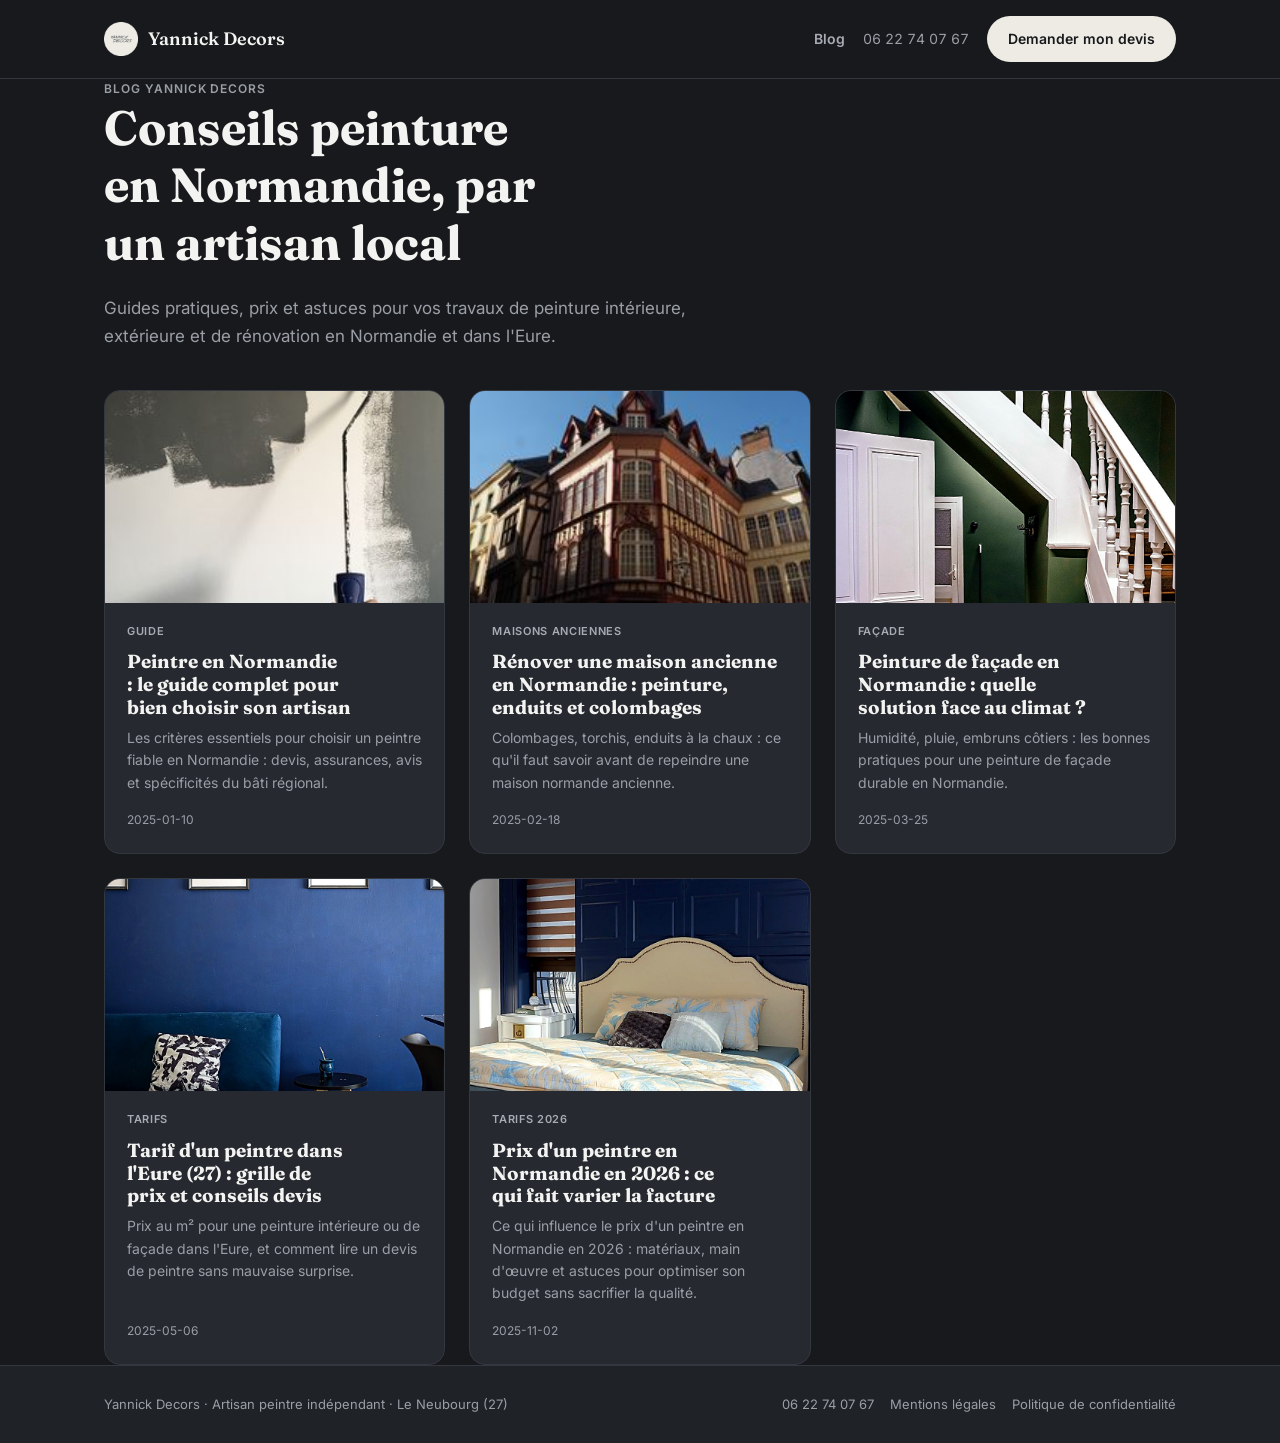
==== blog/index.html @ 56b1ab7d "Site + blog SEO (peintre Normandie) Ajout d'une section blog SEO (/blog) avec 5 articles ciblant des" ====
<!doctype html>
<html lang="fr">
<head>
<meta charset="utf-8">
<meta name="viewport" content="width=device-width, initial-scale=1">
<title>Blog peinture Normandie : conseils, tarifs, rénovation | Yannick Decors</title>
<meta name="description" content="Le blog de Yannick Decors : conseils pour vos travaux de peinture en Normandie, tarifs, rénovation de maisons anciennes et peinture de façade.">
<link rel="canonical" href="https://yannickdecors.pro/blog/index.html">
<meta property="og:type" content="article">
<meta property="og:title" content="Blog peinture Normandie : conseils, tarifs, rénovation | Yannick Decors">
<meta property="og:description" content="Le blog de Yannick Decors : conseils pour vos travaux de peinture en Normandie, tarifs, rénovation de maisons anciennes et peinture de façade.">
<meta property="og:url" content="https://yannickdecors.pro/blog/index.html">
<meta property="og:image" content="https://yannickdecors.pro/img/logo-avatar.png">
<meta name="twitter:card" content="summary_large_image">
<link rel="preconnect" href="https://fonts.googleapis.com">
<link rel="stylesheet" href="https://fonts.googleapis.com/css2?family=Fraunces:ital,opsz,wght@0,9..144,500;0,9..144,600;0,9..144,700;1,9..144,500&family=Inter:wght@400;500;600;700;800&display=swap">
<link rel="stylesheet" href="../blog/style.css">
<script type="application/ld+json">{"@context": "https://schema.org", "@type": "LocalBusiness", "name": "Yannick Decors", "image": "https://yannickdecors.pro/img/logo-avatar.png", "telephone": "+33622740767", "address": {"@type": "PostalAddress", "addressLocality": "Le Neubourg", "postalCode": "27110", "addressRegion": "Normandie", "addressCountry": "FR"}, "areaServed": ["Eure", "Normandie"], "url": "https://yannickdecors.pro", "priceRange": "€€"}</script>
</head>
<body>
<header>
  <div class="wrap">
    <a class="brand" href="../index.html"><img src="../img/logo-avatar.png" alt="Yannick Decors"> Yannick Decors</a>
    <div class="hdr-right">
      <a href="../blog/index.html" style="text-decoration:none;color:var(--slate);font-size:14px;font-weight:600">Blog</a>
      <span class="tel">06 22 74 07 67</span>
      <a class="btn btn-bone" href="../index.html#devis">Demander mon devis</a>
    </div>
  </div>
</header>

<main class="wrap">
  <div class="blog-hero">
    <div class="eyebrow">Blog Yannick Decors</div>
    <h1>Conseils peinture en Normandie, par un artisan local</h1>
    <p class="lead">Guides pratiques, prix et astuces pour vos travaux de peinture intérieure, extérieure et de rénovation en Normandie et dans l'Eure.</p>
  </div>
  <div class="article-grid">
    <a class="article-card" href="peintre-normandie-guide.html"><div class="thumb"><img src="img/peintre-normandie-roller.jpg" alt="Peintre professionnel appliquant une peinture murale au rouleau" loading="lazy"></div><div class="body"><div class="tag">Guide</div><h3>Peintre en Normandie : le guide complet pour bien choisir son artisan</h3><p>Les critères essentiels pour choisir un peintre fiable en Normandie : devis, assurances, avis et spécificités du bâti régional.</p><div class="meta">2025-01-10</div></div></a><a class="article-card" href="renovation-maison-ancienne-normandie.html"><div class="thumb"><img src="img/maison-colombage-normandie.jpg" alt="Maison à colombages typique de Normandie avec façade à pans de bois" loading="lazy"></div><div class="body"><div class="tag">Maisons anciennes</div><h3>Rénover une maison ancienne en Normandie : peinture, enduits et colombages</h3><p>Colombages, torchis, enduits à la chaux : ce qu'il faut savoir avant de repeindre une maison normande ancienne.</p><div class="meta">2025-02-18</div></div></a><a class="article-card" href="peinture-facade-maison-normandie.html"><div class="thumb"><img src="../img/realisation-escalier-nouv.jpg" alt="Façade de maison fraîchement repeinte" loading="lazy"></div><div class="body"><div class="tag">Façade</div><h3>Peinture de façade en Normandie : quelle solution face au climat ?</h3><p>Humidité, pluie, embruns côtiers : les bonnes pratiques pour une peinture de façade durable en Normandie.</p><div class="meta">2025-03-25</div></div></a><a class="article-card" href="tarif-peintre-eure.html"><div class="thumb"><img src="../img/realisation-salon.jpg" alt="Mur fraîchement repeint dans un salon" loading="lazy"></div><div class="body"><div class="tag">Tarifs</div><h3>Tarif d'un peintre dans l'Eure (27) : grille de prix et conseils devis</h3><p>Prix au m² pour une peinture intérieure ou de façade dans l'Eure, et comment lire un devis de peintre sans mauvaise surprise.</p><div class="meta">2025-05-06</div></div></a><a class="article-card" href="prix-peintre-normandie-2026.html"><div class="thumb"><img src="../img/realisation-chambre.jpg" alt="Chambre repeinte avec un mur d'accent coloré" loading="lazy"></div><div class="body"><div class="tag">Tarifs 2026</div><h3>Prix d'un peintre en Normandie en 2026 : ce qui fait varier la facture</h3><p>Ce qui influence le prix d'un peintre en Normandie en 2026 : matériaux, main d'œuvre et astuces pour optimiser son budget sans sacrifier la qualité.</p><div class="meta">2025-11-02</div></div></a>
  </div>
</main>

<footer>
  <div class="wrap">
    <span>Yannick Decors · Artisan peintre indépendant · Le Neubourg (27)</span>
    <span class="links"><span>06 22 74 07 67</span><a href="../mentions-legales.html">Mentions légales</a><a href="../politique-de-confidentialite.html">Politique de confidentialité</a></span>
  </div>
</footer>
</body>
</html>
---- blog/style.css ----
:root{
  --bg:#17191C; --bg-2:#1F2227; --panel:#262930; --line:#333740;
  --ink:#F3F3F1; --muted:#9A9EA6; --bone:#EDEBE4; --slate:#A7ABB3;
  --accent:#C7CAD1;
}
*{box-sizing:border-box}
body{margin:0;font-family:'Inter',system-ui,sans-serif;color:var(--ink);background:var(--bg);overflow-x:hidden;line-height:1.6}
h1,h2,h3{font-family:'Fraunces',serif;margin:0 0 .5em;line-height:1.2;text-wrap:balance}
a{color:inherit}
img{max-width:100%;display:block}
.wrap{max-width:1120px;margin:0 auto;padding:0 24px}
header{position:sticky;top:0;z-index:40;background:var(--bg);border-bottom:1px solid var(--line)}
header .wrap{display:flex;align-items:center;justify-content:space-between;gap:16px;padding-top:16px;padding-bottom:16px;flex-wrap:wrap}
.brand{display:flex;align-items:center;gap:10px;font-family:'Fraunces',serif;font-weight:600;font-size:18px;text-decoration:none;color:var(--ink)}
.brand img{height:34px;width:auto;border-radius:6px}
.hdr-right{display:flex;align-items:center;gap:18px;flex-wrap:wrap}
.tel{font-size:14px;color:var(--muted);font-variant-numeric:tabular-nums}
.btn{display:inline-flex;align-items:center;justify-content:center;padding:11px 20px;border-radius:999px;font-size:14px;font-weight:600;text-decoration:none;border:1px solid transparent;cursor:pointer}
.btn-bone{background:var(--bone);color:#17191C}
.btn-line{border-color:#454952;color:var(--ink)}
.eyebrow{font-size:12px;letter-spacing:.08em;text-transform:uppercase;color:var(--muted);font-weight:600}
main{padding:56px 0 80px}
.breadcrumb{font-size:13px;color:var(--muted);margin-bottom:18px}
.breadcrumb a{color:var(--slate);text-decoration:none}
.breadcrumb a:hover{text-decoration:underline}
/* Blog index */
.blog-hero h1{font-size:clamp(30px,5vw,48px);max-width:18ch}
.blog-hero p.lead{color:var(--muted);max-width:60ch;font-size:17px;margin-top:14px}
.article-grid{display:grid;grid-template-columns:repeat(auto-fit,minmax(280px,1fr));gap:24px;margin-top:40px}
.article-card{background:var(--panel);border:1px solid var(--line);border-radius:16px;overflow:hidden;text-decoration:none;color:var(--ink);display:flex;flex-direction:column;transition:border-color .2s}
.article-card:hover{border-color:var(--slate)}
.article-card .thumb{aspect-ratio:16/10;overflow:hidden;background:var(--bg-2)}
.article-card .thumb img{width:100%;height:100%;object-fit:cover}
.article-card .body{padding:20px 22px 24px;flex:1;display:flex;flex-direction:column}
.article-card .tag{font-size:11px;letter-spacing:.06em;text-transform:uppercase;color:var(--slate);font-weight:600;margin-bottom:10px}
.article-card h3{font-size:19px;margin-bottom:8px}
.article-card p{color:var(--muted);font-size:14px;margin:0;flex:1}
.article-card .meta{margin-top:16px;font-size:12px;color:var(--muted)}
/* Article page */
article.post{max-width:720px;margin:0 auto}
.post .eyebrow{margin-bottom:14px}
.post h1{font-size:clamp(28px,4.5vw,42px);max-width:22ch}
.post .meta-row{display:flex;gap:14px;flex-wrap:wrap;color:var(--muted);font-size:13px;margin-top:16px}
.post .hero-img{margin:32px 0;border-radius:16px;overflow:hidden;aspect-ratio:16/9}
.post .hero-img img{width:100%;height:100%;object-fit:cover}
.post .content{font-size:17px;color:var(--bone)}
.post .content h2{font-size:24px;margin-top:2.2em;margin-bottom:.6em;color:var(--ink)}
.post .content h3{font-size:19px;margin-top:1.6em;margin-bottom:.5em;color:var(--ink)}
.post .content p{margin:0 0 1.2em}
.post .content ul{padding-left:1.2em;margin:0 0 1.2em}
.post .content li{margin-bottom:.5em}
.post .content strong{color:var(--ink)}
.cta-box{margin:3em 0 0;padding:28px 28px;border-radius:16px;background:var(--panel);border:1px solid var(--line);display:flex;align-items:center;justify-content:space-between;gap:20px;flex-wrap:wrap}
.cta-box p{margin:0;font-family:'Fraunces',serif;font-size:19px;color:var(--ink)}
.related{margin-top:4em}
.related h2{font-size:22px;margin-bottom:20px}
footer{border-top:1px solid var(--line);background:var(--bg-2)}
footer .wrap{padding:28px 24px;display:flex;justify-content:space-between;gap:16px;flex-wrap:wrap;font-size:13px;color:var(--muted)}
footer .links a{margin-left:16px;color:inherit;text-decoration:none}
footer .links a:hover{text-decoration:underline}
@media(max-width:560px){
  footer .wrap{flex-direction:column}
  footer .links a{margin-left:0;margin-right:16px}
}
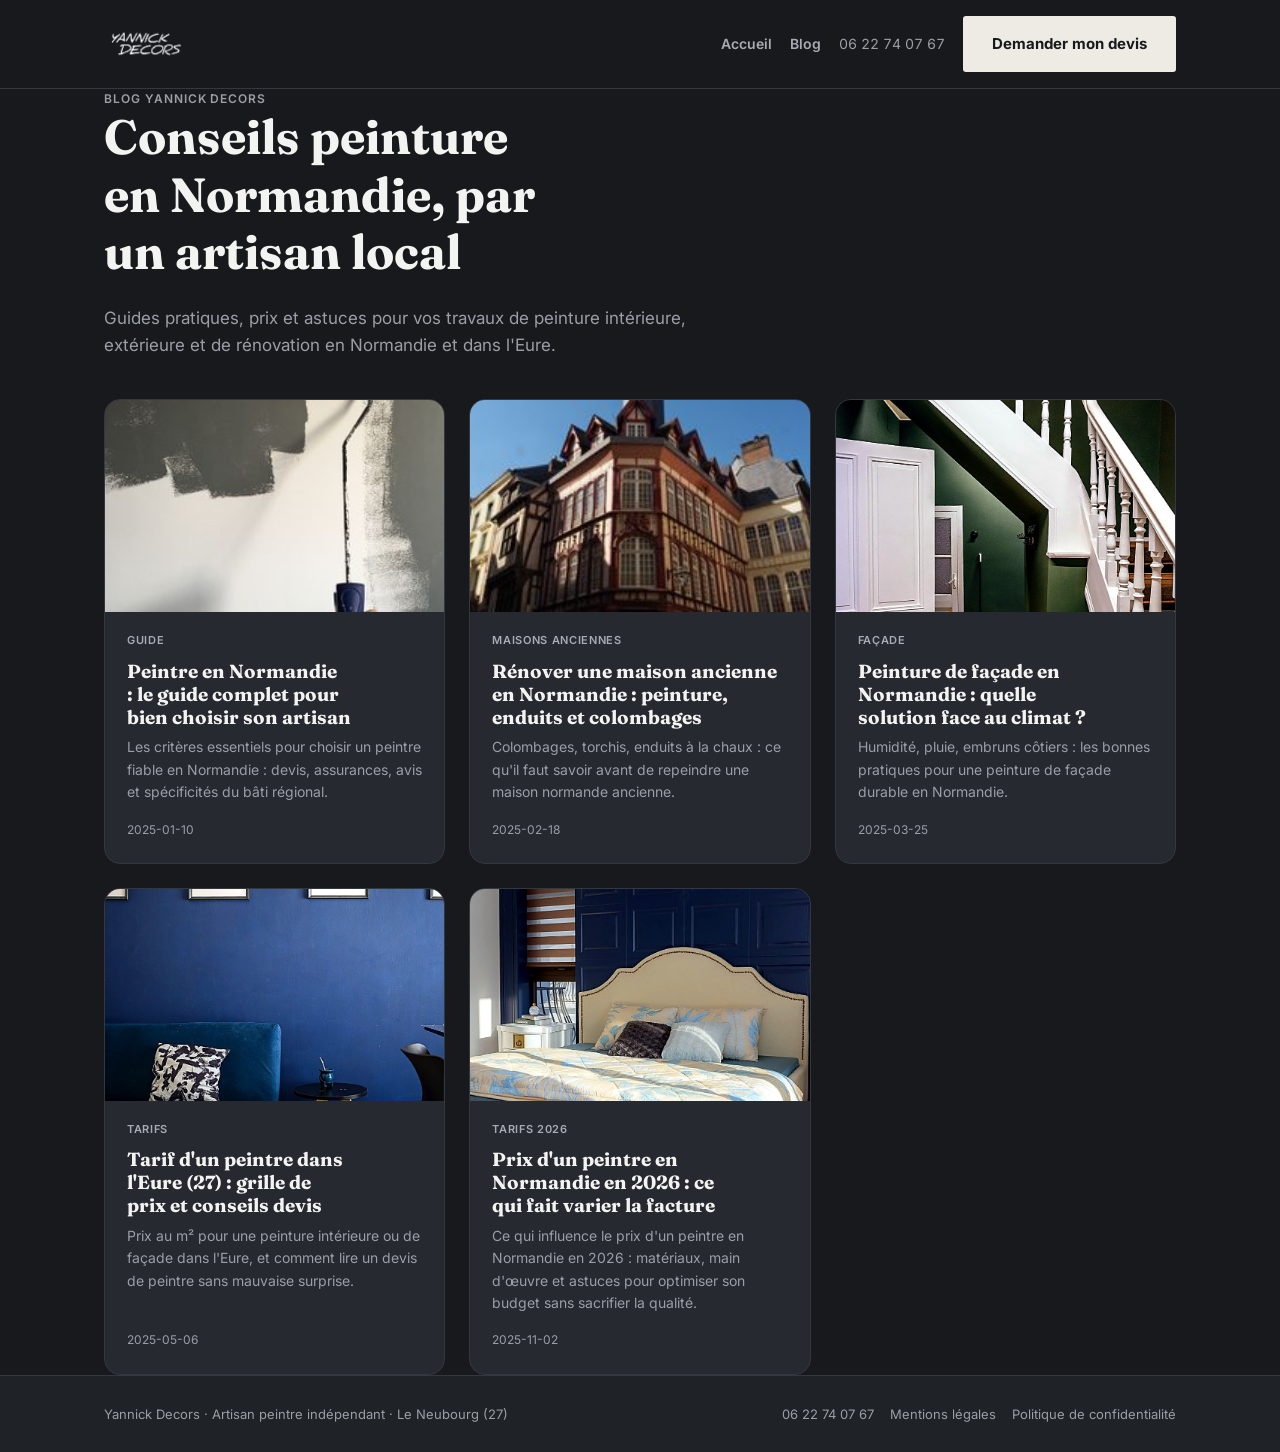
==== commit aa73c7e9: "Harmonisation navbar : logo identique, CTA Accueil, hover states - Le blog utilise maintenant le mêm" ====
--- a/blog/index.html
+++ b/blog/index.html
@@ -20,9 +20,10 @@
 <body>
 <header>
   <div class="wrap">
-    <a class="brand" href="../index.html"><img src="../img/logo-avatar.png" alt="Yannick Decors"> Yannick Decors</a>
+    <a class="brand" href="../index.html" aria-label="Retour à l'accueil Yannick Decors"><img class="logo-img" src="../img/navbar-logo.png" alt="Yannick Decors"></a>
     <div class="hdr-right">
-      <a href="../blog/index.html" style="text-decoration:none;color:var(--slate);font-size:14px;font-weight:600">Blog</a>
+      <a href="../index.html" class="nav-link">Accueil</a>
+      <a href="../blog/index.html" class="nav-link">Blog</a>
       <span class="tel">06 22 74 07 67</span>
       <a class="btn btn-bone" href="../index.html#devis">Demander mon devis</a>
     </div>
--- a/blog/style.css
+++ b/blog/style.css
@@ -6,18 +6,24 @@
 *{box-sizing:border-box}
 body{margin:0;font-family:'Inter',system-ui,sans-serif;color:var(--ink);background:var(--bg);overflow-x:hidden;line-height:1.6}
 h1,h2,h3{font-family:'Fraunces',serif;margin:0 0 .5em;line-height:1.2;text-wrap:balance}
-a{color:inherit}
+a{color:inherit;text-decoration:none}
 img{max-width:100%;display:block}
 .wrap{max-width:1120px;margin:0 auto;padding:0 24px}
 header{position:sticky;top:0;z-index:40;background:var(--bg);border-bottom:1px solid var(--line)}
 header .wrap{display:flex;align-items:center;justify-content:space-between;gap:16px;padding-top:16px;padding-bottom:16px;flex-wrap:wrap}
-.brand{display:flex;align-items:center;gap:10px;font-family:'Fraunces',serif;font-weight:600;font-size:18px;text-decoration:none;color:var(--ink)}
-.brand img{height:34px;width:auto;border-radius:6px}
+.brand{display:flex;align-items:center;text-decoration:none;transition:opacity .15s ease}
+.brand:hover{opacity:.8}
+.logo-img{height:46px;width:auto;filter:brightness(0) invert(1);opacity:1;display:block}
 .hdr-right{display:flex;align-items:center;gap:18px;flex-wrap:wrap}
 .tel{font-size:14px;color:var(--muted);font-variant-numeric:tabular-nums}
-.btn{display:inline-flex;align-items:center;justify-content:center;padding:11px 20px;border-radius:999px;font-size:14px;font-weight:600;text-decoration:none;border:1px solid transparent;cursor:pointer}
+.nav-link{text-decoration:none;color:var(--slate);font-size:14px;font-weight:600;transition:color .15s ease}
+.nav-link:hover{color:var(--ink)}
+.btn{display:inline-flex;align-items:center;gap:8px;justify-content:center;padding:15px 28px;border-radius:3px;font-weight:700;font-size:15px;border:1px solid transparent;cursor:pointer;transition:transform .15s ease,background .15s ease,border-color .15s ease}
+.btn:hover{transform:translateY(-1px)}
 .btn-bone{background:var(--bone);color:#17191C}
+.btn-bone:hover{background:#fff}
 .btn-line{border-color:#454952;color:var(--ink)}
+.btn-line:hover{border-color:var(--ink)}
 .eyebrow{font-size:12px;letter-spacing:.08em;text-transform:uppercase;color:var(--muted);font-weight:600}
 main{padding:56px 0 80px}
 .breadcrumb{font-size:13px;color:var(--muted);margin-bottom:18px}
@@ -50,6 +56,8 @@
 .post .content ul{padding-left:1.2em;margin:0 0 1.2em}
 .post .content li{margin-bottom:.5em}
 .post .content strong{color:var(--ink)}
+.post .content a{color:var(--slate);text-decoration:underline;text-underline-offset:3px;transition:color .15s ease}
+.post .content a:hover{color:var(--ink)}
 .cta-box{margin:3em 0 0;padding:28px 28px;border-radius:16px;background:var(--panel);border:1px solid var(--line);display:flex;align-items:center;justify-content:space-between;gap:20px;flex-wrap:wrap}
 .cta-box p{margin:0;font-family:'Fraunces',serif;font-size:19px;color:var(--ink)}
 .related{margin-top:4em}
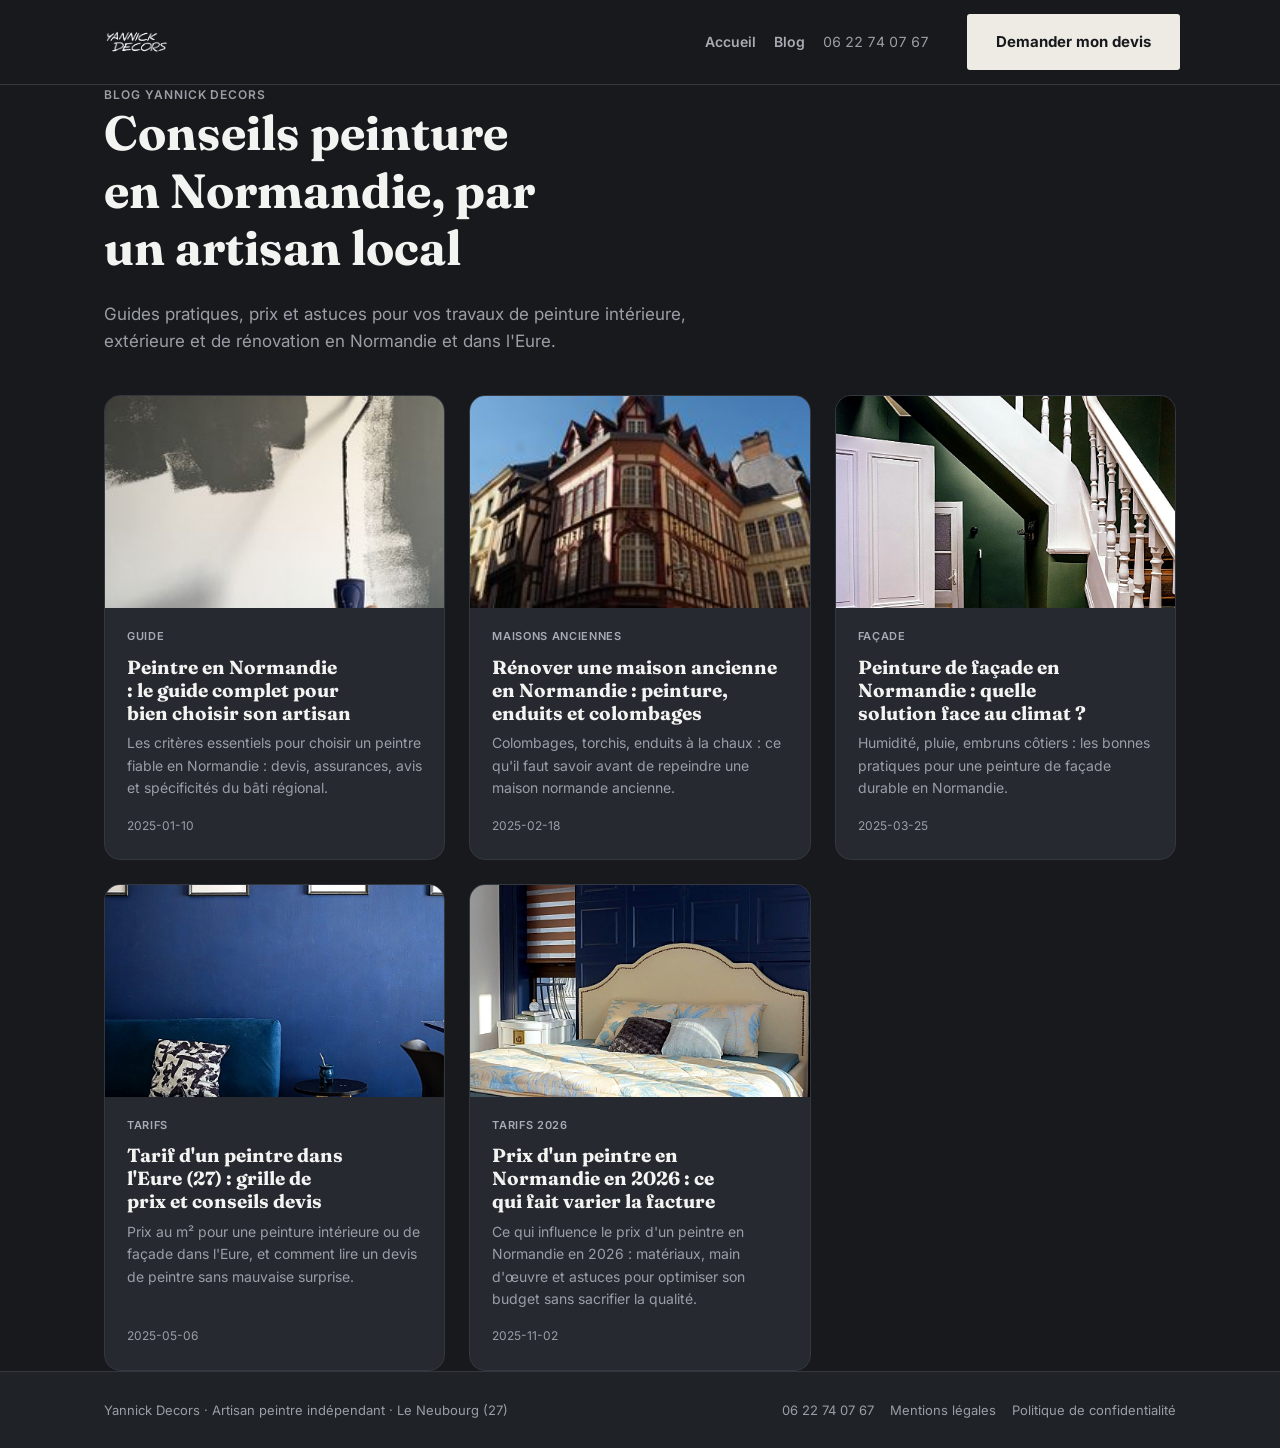
==== commit 9f16c66e: "Harmonise taille navbar, tel cliquable, fix navbar mobile - Les deux navbars (accueil/blog) font mai" ====
--- a/blog/index.html
+++ b/blog/index.html
@@ -20,13 +20,9 @@
 <body>
 <header>
   <div class="wrap">
-    <a class="brand" href="../index.html" aria-label="Retour à l'accueil Yannick Decors"><img class="logo-img" src="../img/navbar-logo.png" alt="Yannick Decors"></a>
-    <div class="hdr-right">
-      <a href="../index.html" class="nav-link">Accueil</a>
-      <a href="../blog/index.html" class="nav-link">Blog</a>
-      <span class="tel">06 22 74 07 67</span>
-      <a class="btn btn-bone" href="../index.html#devis">Demander mon devis</a>
-    </div>
+    <a class="logo-link" href="../index.html" aria-label="Retour en haut - Yannick Decors"><img class="logo-img" src="../img/navbar-logo.png" alt="Yannick Decors"></a>
+    <div class="hdr-links"><a href="../index.html" class="nav-link">Accueil</a><a href="../blog/index.html" class="nav-link">Blog</a><a href="tel:+33622740767" class="tel-link">06 22 74 07 67</a></div>
+    <a class="btn btn-bone" href="../index.html#devis">Demander mon devis</a>
   </div>
 </header>
 
--- a/blog/style.css
+++ b/blog/style.css
@@ -10,14 +10,21 @@
 img{max-width:100%;display:block}
 .wrap{max-width:1120px;margin:0 auto;padding:0 24px}
 header{position:sticky;top:0;z-index:40;background:var(--bg);border-bottom:1px solid var(--line)}
-header .wrap{display:flex;align-items:center;justify-content:space-between;gap:16px;padding-top:16px;padding-bottom:16px;flex-wrap:wrap}
-.brand{display:flex;align-items:center;text-decoration:none;transition:opacity .15s ease}
-.brand:hover{opacity:.8}
-.logo-img{height:46px;width:auto;filter:brightness(0) invert(1);opacity:1;display:block}
-.hdr-right{display:flex;align-items:center;gap:18px;flex-wrap:wrap}
-.tel{font-size:14px;color:var(--muted);font-variant-numeric:tabular-nums}
+header .wrap{display:flex;align-items:center;justify-content:space-between;gap:12px 20px;padding:14px 20px;flex-wrap:wrap}
+.logo-img{height:40px;width:auto;filter:brightness(0) invert(1);opacity:1;display:block}
+.logo-link{display:flex;align-items:center;transition:opacity .15s ease;order:1}
+.logo-link:hover{opacity:.8}
+.hdr-links{display:flex;align-items:center;gap:18px;flex-wrap:wrap;order:3;flex-basis:100%;justify-content:flex-start;margin-top:2px}
+.tel-link{font-size:14px;color:var(--muted);font-variant-numeric:tabular-nums;text-decoration:none;transition:color .15s ease}
+.tel-link:hover{color:var(--ink)}
 .nav-link{text-decoration:none;color:var(--slate);font-size:14px;font-weight:600;transition:color .15s ease}
 .nav-link:hover{color:var(--ink)}
+header .btn{order:2}
+@media(min-width:760px){
+  header .wrap{flex-wrap:nowrap}
+  .hdr-links{order:2;flex-basis:auto;margin-top:0;margin-left:auto;margin-right:18px}
+  header .btn{order:3}
+}
 .btn{display:inline-flex;align-items:center;gap:8px;justify-content:center;padding:15px 28px;border-radius:3px;font-weight:700;font-size:15px;border:1px solid transparent;cursor:pointer;transition:transform .15s ease,background .15s ease,border-color .15s ease}
 .btn:hover{transform:translateY(-1px)}
 .btn-bone{background:var(--bone);color:#17191C}
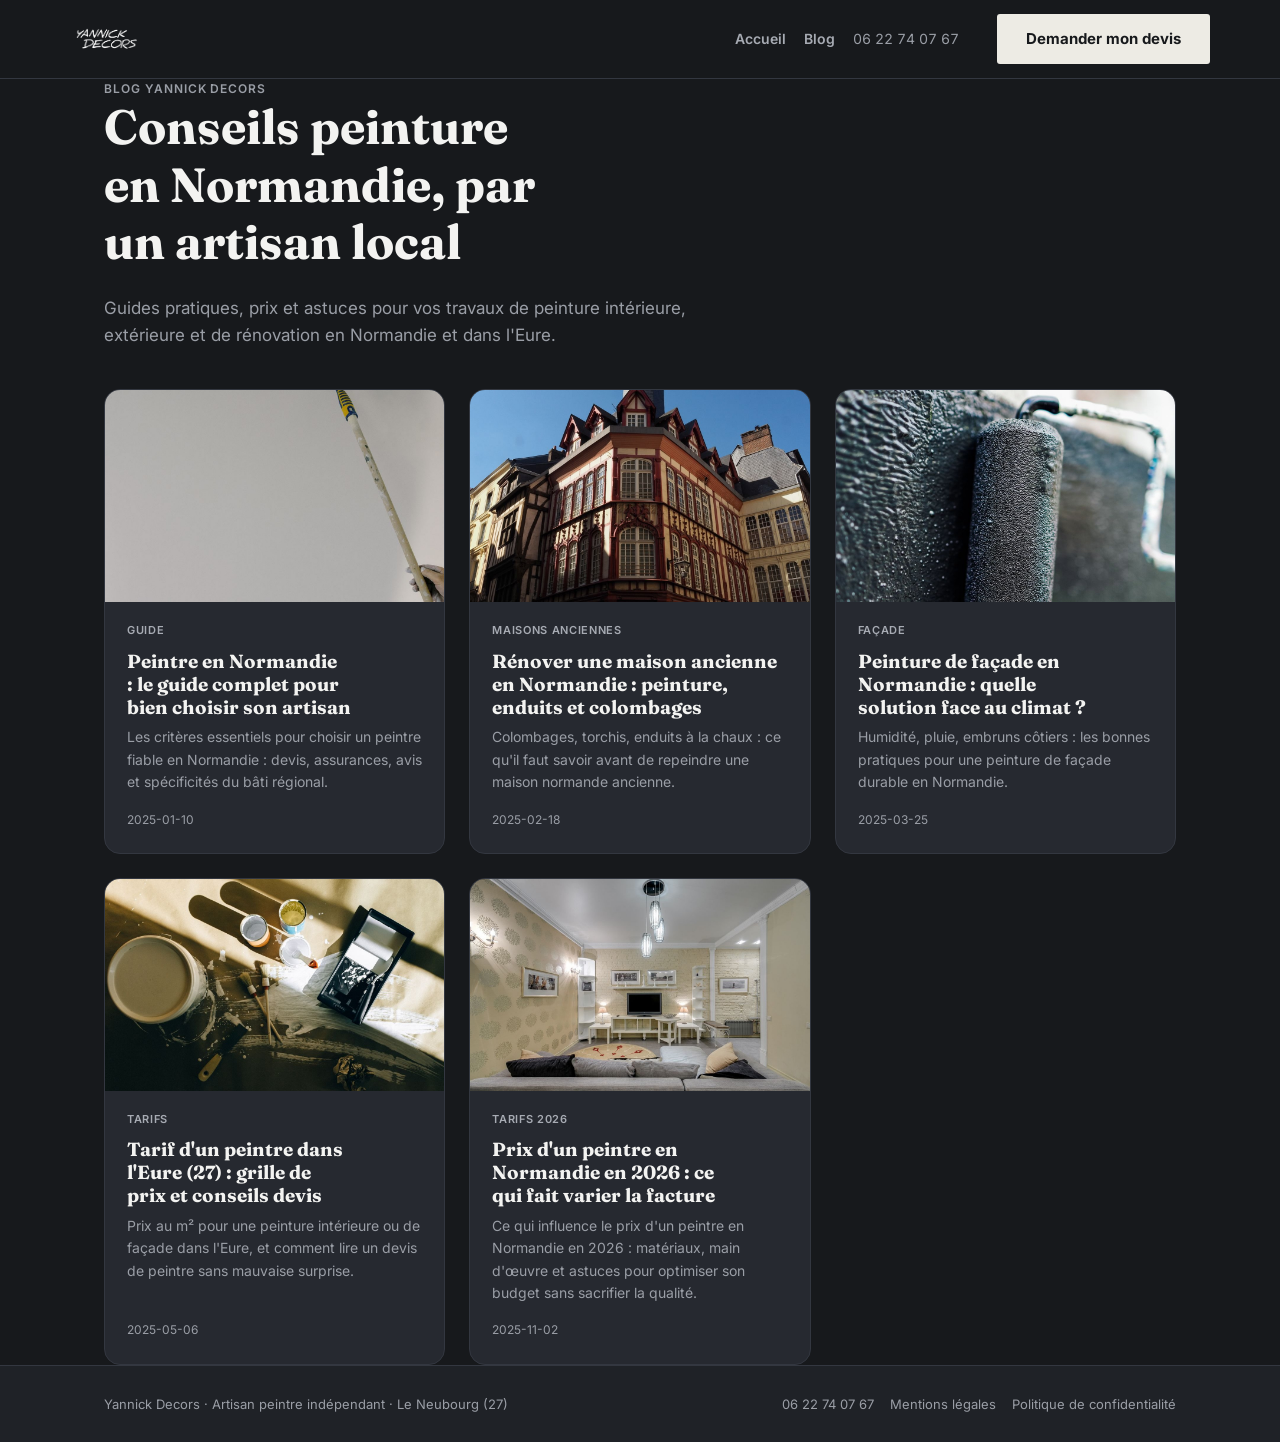
==== commit cccd908f: "Add high-quality blog images, fix SEO og:image/JSON-LD, fix footer spacing and related-articles trun" ====
--- a/blog/index.html
+++ b/blog/index.html
@@ -10,12 +10,12 @@
 <meta property="og:title" content="Blog peinture Normandie : conseils, tarifs, rénovation | Yannick Decors">
 <meta property="og:description" content="Le blog de Yannick Decors : conseils pour vos travaux de peinture en Normandie, tarifs, rénovation de maisons anciennes et peinture de façade.">
 <meta property="og:url" content="https://yannickdecors.pro/blog/index.html">
-<meta property="og:image" content="https://yannickdecors.pro/img/logo-avatar.png">
+<meta property="og:image" content="https://yannickdecors.pro/img/navbar-logo.png">
 <meta name="twitter:card" content="summary_large_image">
 <link rel="preconnect" href="https://fonts.googleapis.com">
 <link rel="stylesheet" href="https://fonts.googleapis.com/css2?family=Fraunces:ital,opsz,wght@0,9..144,500;0,9..144,600;0,9..144,700;1,9..144,500&family=Inter:wght@400;500;600;700;800&display=swap">
 <link rel="stylesheet" href="../blog/style.css">
-<script type="application/ld+json">{"@context": "https://schema.org", "@type": "LocalBusiness", "name": "Yannick Decors", "image": "https://yannickdecors.pro/img/logo-avatar.png", "telephone": "+33622740767", "address": {"@type": "PostalAddress", "addressLocality": "Le Neubourg", "postalCode": "27110", "addressRegion": "Normandie", "addressCountry": "FR"}, "areaServed": ["Eure", "Normandie"], "url": "https://yannickdecors.pro", "priceRange": "€€"}</script>
+<script type="application/ld+json">{"@context": "https://schema.org", "@type": "LocalBusiness", "name": "Yannick Decors", "image": "https://yannickdecors.pro/img/navbar-logo.png", "telephone": "+33622740767", "address": {"@type": "PostalAddress", "addressLocality": "Le Neubourg", "postalCode": "27110", "addressRegion": "Normandie", "addressCountry": "FR"}, "areaServed": ["Eure", "Normandie"], "url": "https://yannickdecors.pro", "priceRange": "€€"}</script>
 </head>
 <body>
 <header>
@@ -33,7 +33,7 @@
     <p class="lead">Guides pratiques, prix et astuces pour vos travaux de peinture intérieure, extérieure et de rénovation en Normandie et dans l'Eure.</p>
   </div>
   <div class="article-grid">
-    <a class="article-card" href="peintre-normandie-guide.html"><div class="thumb"><img src="img/peintre-normandie-roller.jpg" alt="Peintre professionnel appliquant une peinture murale au rouleau" loading="lazy"></div><div class="body"><div class="tag">Guide</div><h3>Peintre en Normandie : le guide complet pour bien choisir son artisan</h3><p>Les critères essentiels pour choisir un peintre fiable en Normandie : devis, assurances, avis et spécificités du bâti régional.</p><div class="meta">2025-01-10</div></div></a><a class="article-card" href="renovation-maison-ancienne-normandie.html"><div class="thumb"><img src="img/maison-colombage-normandie.jpg" alt="Maison à colombages typique de Normandie avec façade à pans de bois" loading="lazy"></div><div class="body"><div class="tag">Maisons anciennes</div><h3>Rénover une maison ancienne en Normandie : peinture, enduits et colombages</h3><p>Colombages, torchis, enduits à la chaux : ce qu'il faut savoir avant de repeindre une maison normande ancienne.</p><div class="meta">2025-02-18</div></div></a><a class="article-card" href="peinture-facade-maison-normandie.html"><div class="thumb"><img src="../img/realisation-escalier-nouv.jpg" alt="Façade de maison fraîchement repeinte" loading="lazy"></div><div class="body"><div class="tag">Façade</div><h3>Peinture de façade en Normandie : quelle solution face au climat ?</h3><p>Humidité, pluie, embruns côtiers : les bonnes pratiques pour une peinture de façade durable en Normandie.</p><div class="meta">2025-03-25</div></div></a><a class="article-card" href="tarif-peintre-eure.html"><div class="thumb"><img src="../img/realisation-salon.jpg" alt="Mur fraîchement repeint dans un salon" loading="lazy"></div><div class="body"><div class="tag">Tarifs</div><h3>Tarif d'un peintre dans l'Eure (27) : grille de prix et conseils devis</h3><p>Prix au m² pour une peinture intérieure ou de façade dans l'Eure, et comment lire un devis de peintre sans mauvaise surprise.</p><div class="meta">2025-05-06</div></div></a><a class="article-card" href="prix-peintre-normandie-2026.html"><div class="thumb"><img src="../img/realisation-chambre.jpg" alt="Chambre repeinte avec un mur d'accent coloré" loading="lazy"></div><div class="body"><div class="tag">Tarifs 2026</div><h3>Prix d'un peintre en Normandie en 2026 : ce qui fait varier la facture</h3><p>Ce qui influence le prix d'un peintre en Normandie en 2026 : matériaux, main d'œuvre et astuces pour optimiser son budget sans sacrifier la qualité.</p><div class="meta">2025-11-02</div></div></a>
+    <a class="article-card" href="peintre-normandie-guide.html"><div class="thumb"><img src="img/peintre-normandie-roller.jpg" alt="Peintre professionnel appliquant une peinture murale au rouleau" loading="lazy"></div><div class="body"><div class="tag">Guide</div><h3>Peintre en Normandie : le guide complet pour bien choisir son artisan</h3><p>Les critères essentiels pour choisir un peintre fiable en Normandie : devis, assurances, avis et spécificités du bâti régional.</p><div class="meta">2025-01-10</div></div></a><a class="article-card" href="renovation-maison-ancienne-normandie.html"><div class="thumb"><img src="img/maison-colombage-normandie.jpg" alt="Maison à colombages typique de Normandie avec façade à pans de bois" loading="lazy"></div><div class="body"><div class="tag">Maisons anciennes</div><h3>Rénover une maison ancienne en Normandie : peinture, enduits et colombages</h3><p>Colombages, torchis, enduits à la chaux : ce qu'il faut savoir avant de repeindre une maison normande ancienne.</p><div class="meta">2025-02-18</div></div></a><a class="article-card" href="peinture-facade-maison-normandie.html"><div class="thumb"><img src="img/peinture-facade-roller-exterieur.jpg" alt="Façade de maison fraîchement repeinte" loading="lazy"></div><div class="body"><div class="tag">Façade</div><h3>Peinture de façade en Normandie : quelle solution face au climat ?</h3><p>Humidité, pluie, embruns côtiers : les bonnes pratiques pour une peinture de façade durable en Normandie.</p><div class="meta">2025-03-25</div></div></a><a class="article-card" href="tarif-peintre-eure.html"><div class="thumb"><img src="img/outils-peinture-renovation.jpg" alt="Outils et pots de peinture prêts pour un chantier de rénovation" loading="lazy"></div><div class="body"><div class="tag">Tarifs</div><h3>Tarif d'un peintre dans l'Eure (27) : grille de prix et conseils devis</h3><p>Prix au m² pour une peinture intérieure ou de façade dans l'Eure, et comment lire un devis de peintre sans mauvaise surprise.</p><div class="meta">2025-05-06</div></div></a><a class="article-card" href="prix-peintre-normandie-2026.html"><div class="thumb"><img src="img/salon-peint-tarifs.jpg" alt="Salon moderne avec peinture murale soignée" loading="lazy"></div><div class="body"><div class="tag">Tarifs 2026</div><h3>Prix d'un peintre en Normandie en 2026 : ce qui fait varier la facture</h3><p>Ce qui influence le prix d'un peintre en Normandie en 2026 : matériaux, main d'œuvre et astuces pour optimiser son budget sans sacrifier la qualité.</p><div class="meta">2025-11-02</div></div></a>
   </div>
 </main>
 
--- a/blog/style.css
+++ b/blog/style.css
@@ -10,7 +10,7 @@
 img{max-width:100%;display:block}
 .wrap{max-width:1120px;margin:0 auto;padding:0 24px}
 header{position:sticky;top:0;z-index:40;background:var(--bg);border-bottom:1px solid var(--line)}
-header .wrap{display:flex;align-items:center;justify-content:space-between;gap:12px 20px;padding:14px 20px;flex-wrap:wrap}
+header .wrap{display:flex;align-items:center;justify-content:space-between;gap:12px 20px;padding:14px 20px;flex-wrap:wrap;max-width:1180px}
 .logo-img{height:40px;width:auto;filter:brightness(0) invert(1);opacity:1;display:block}
 .logo-link{display:flex;align-items:center;transition:opacity .15s ease;order:1}
 .logo-link:hover{opacity:.8}
@@ -25,7 +25,7 @@
   .hdr-links{order:2;flex-basis:auto;margin-top:0;margin-left:auto;margin-right:18px}
   header .btn{order:3}
 }
-.btn{display:inline-flex;align-items:center;gap:8px;justify-content:center;padding:15px 28px;border-radius:3px;font-weight:700;font-size:15px;border:1px solid transparent;cursor:pointer;transition:transform .15s ease,background .15s ease,border-color .15s ease}
+.btn{display:inline-flex;align-items:center;gap:8px;justify-content:center;padding:15px 28px;border-radius:3px;font-weight:700;font-size:15px;line-height:1.2;border:1px solid transparent;cursor:pointer;transition:transform .15s ease,background .15s ease,border-color .15s ease}
 .btn:hover{transform:translateY(-1px)}
 .btn-bone{background:var(--bone);color:#17191C}
 .btn-bone:hover{background:#fff}
@@ -70,10 +70,10 @@
 .related{margin-top:4em}
 .related h2{font-size:22px;margin-bottom:20px}
 footer{border-top:1px solid var(--line);background:var(--bg-2)}
-footer .wrap{padding:28px 24px;display:flex;justify-content:space-between;gap:16px;flex-wrap:wrap;font-size:13px;color:var(--muted)}
-footer .links a{margin-left:16px;color:inherit;text-decoration:none}
+footer .wrap{padding:28px 24px;display:flex;justify-content:space-between;gap:10px 16px;flex-wrap:wrap;font-size:13px;color:var(--muted)}
+footer .links{display:flex;gap:16px;flex-wrap:wrap}
+footer .links a{color:inherit;text-decoration:none}
 footer .links a:hover{text-decoration:underline}
 @media(max-width:560px){
-  footer .wrap{flex-direction:column}
-  footer .links a{margin-left:0;margin-right:16px}
+  footer .wrap{flex-direction:column;align-items:flex-start}
 }
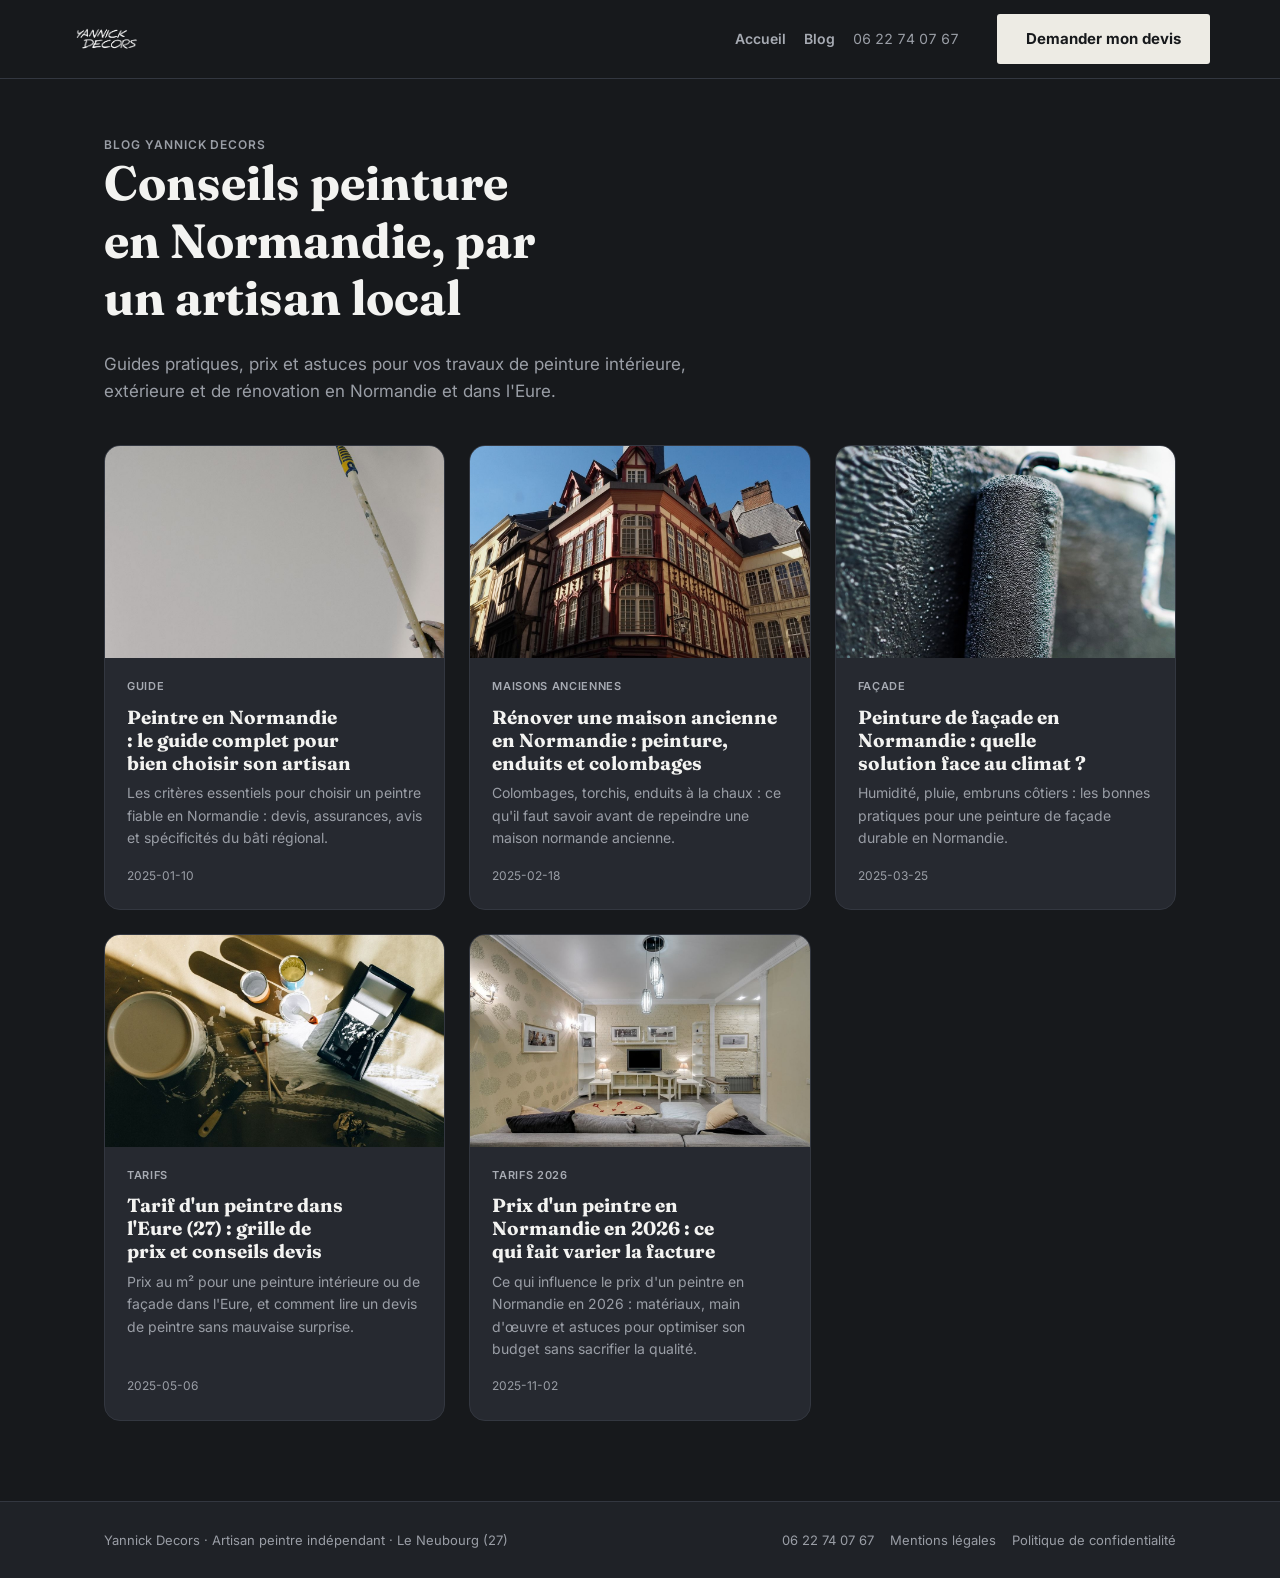
==== commit 2a20aa45: "Add favicon (YD monogram, dark theme) to all pages Co-Authored-By: Claude Sonnet 5 <noreply@anthropi" ====
--- a/blog/index.html
+++ b/blog/index.html
@@ -5,6 +5,10 @@
 <meta name="viewport" content="width=device-width, initial-scale=1">
 <title>Blog peinture Normandie : conseils, tarifs, rénovation | Yannick Decors</title>
 <meta name="description" content="Le blog de Yannick Decors : conseils pour vos travaux de peinture en Normandie, tarifs, rénovation de maisons anciennes et peinture de façade.">
+<link rel="icon" href="../favicon.ico" sizes="any">
+<link rel="icon" type="image/png" href="../img/favicon-32.png" sizes="32x32">
+<link rel="icon" type="image/png" href="../img/favicon-192.png" sizes="192x192">
+<link rel="apple-touch-icon" href="../img/favicon-180.png">
 <link rel="canonical" href="https://yannickdecors.pro/blog/index.html">
 <meta property="og:type" content="article">
 <meta property="og:title" content="Blog peinture Normandie : conseils, tarifs, rénovation | Yannick Decors">
--- a/blog/style.css
+++ b/blog/style.css
@@ -32,7 +32,7 @@
 .btn-line{border-color:#454952;color:var(--ink)}
 .btn-line:hover{border-color:var(--ink)}
 .eyebrow{font-size:12px;letter-spacing:.08em;text-transform:uppercase;color:var(--muted);font-weight:600}
-main{padding:56px 0 80px}
+main.wrap{padding-top:56px;padding-bottom:80px}
 .breadcrumb{font-size:13px;color:var(--muted);margin-bottom:18px}
 .breadcrumb a{color:var(--slate);text-decoration:none}
 .breadcrumb a:hover{text-decoration:underline}
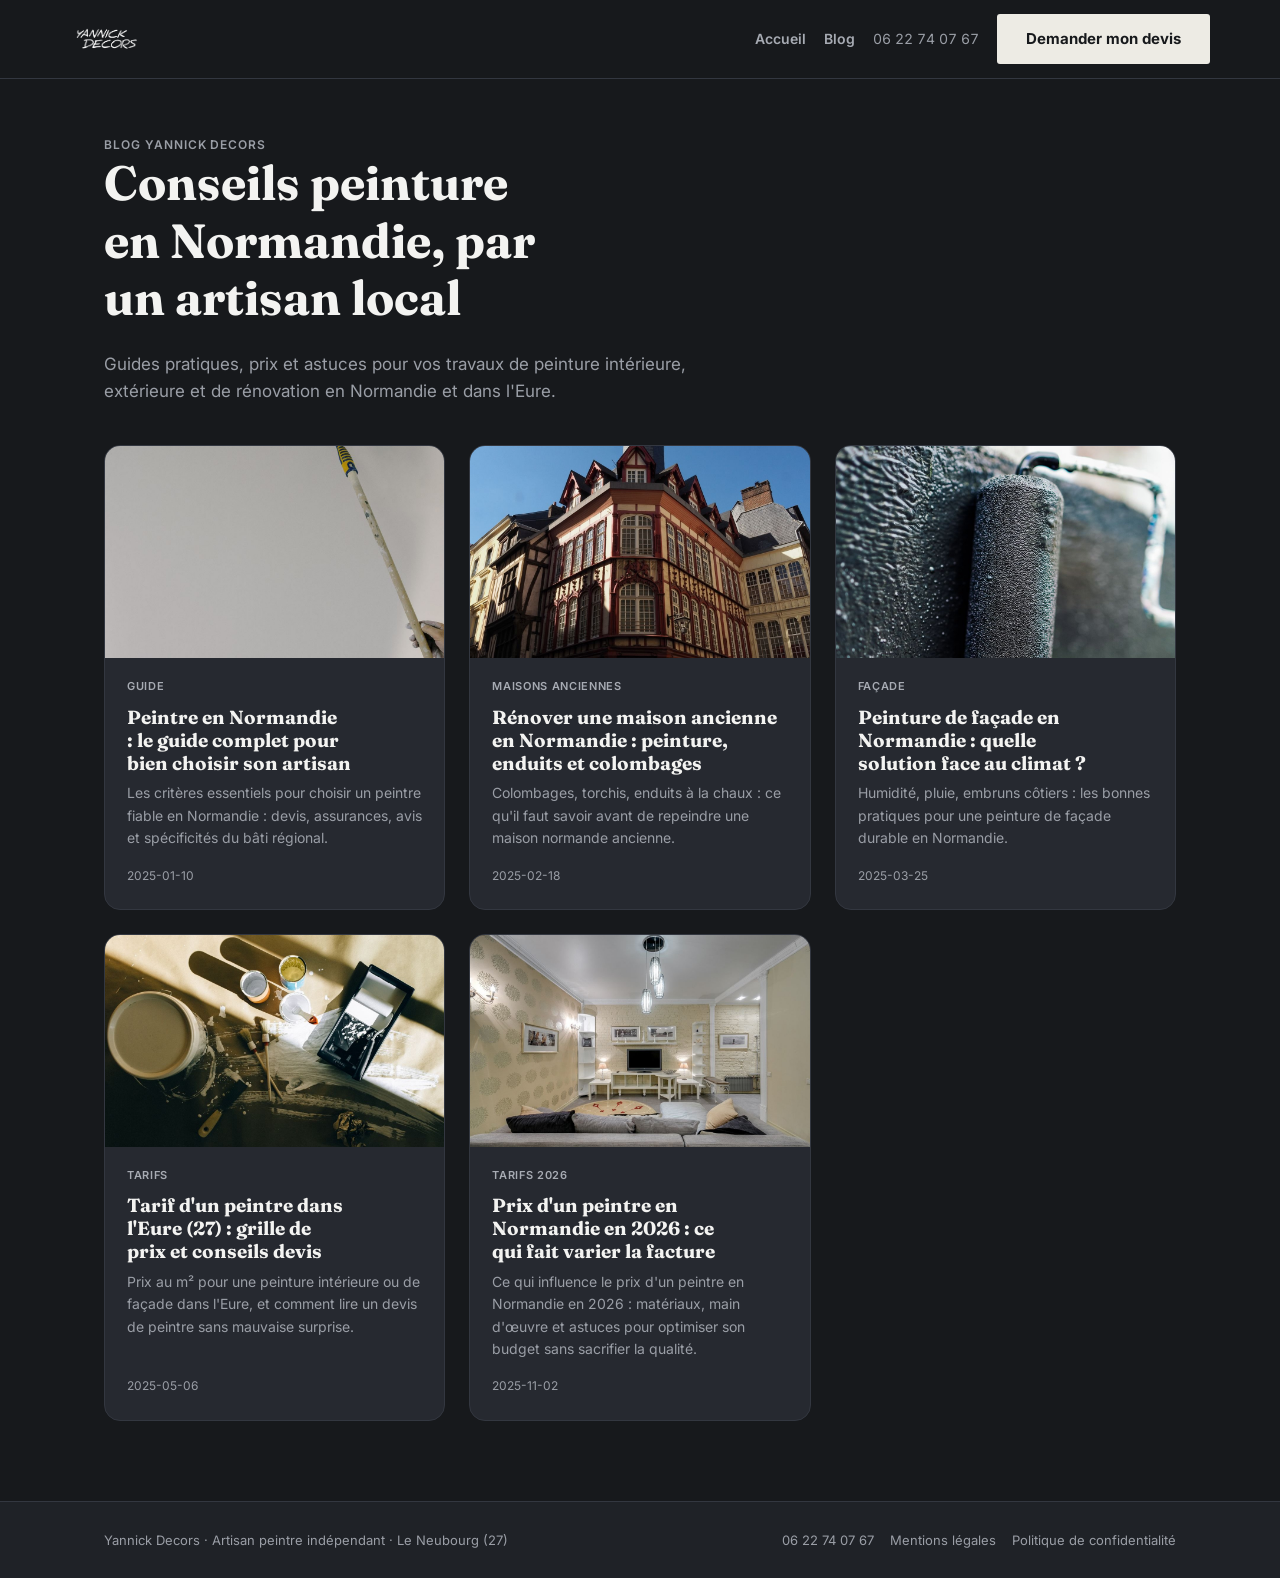
==== commit f9252b0e: "Add mobile burger menu to the header on all pages Below 760px the header now shows only the logo and" ====
--- a/blog/index.html
+++ b/blog/index.html
@@ -25,10 +25,23 @@
 <header>
   <div class="wrap">
     <a class="logo-link" href="../index.html" aria-label="Retour en haut - Yannick Decors"><img class="logo-img" src="../img/navbar-logo.png" alt="Yannick Decors"></a>
-    <div class="hdr-links"><a href="../index.html" class="nav-link">Accueil</a><a href="../blog/index.html" class="nav-link">Blog</a><a href="tel:+33622740767" class="tel-link">06 22 74 07 67</a></div>
-    <a class="btn btn-bone" href="../index.html#devis">Demander mon devis</a>
+    <button class="burger" type="button" aria-label="Ouvrir le menu" aria-expanded="false" aria-controls="hdr-menu"><span></span><span></span><span></span></button>
+    <nav class="hdr-menu" id="hdr-menu" aria-label="Menu principal">
+      <div class="hdr-links"><a href="../index.html" class="nav-link">Accueil</a><a href="../blog/index.html" class="nav-link">Blog</a><a href="tel:+33622740767" class="tel-link">06 22 74 07 67</a></div>
+      <a class="btn btn-bone" href="../index.html#devis">Demander mon devis</a>
+    </nav>
   </div>
 </header>
+<script>
+(function(){var h=document.querySelector('header'),b=h&&h.querySelector('.burger');if(!b)return;
+function set(o){h.classList.toggle('open',o);b.setAttribute('aria-expanded',o?'true':'false');b.setAttribute('aria-label',o?'Fermer le menu':'Ouvrir le menu');}
+b.addEventListener('click',function(){set(!h.classList.contains('open'));});
+h.querySelectorAll('.hdr-menu a').forEach(function(a){a.addEventListener('click',function(){set(false);});});
+document.addEventListener('keydown',function(e){if(e.key==='Escape')set(false);});
+document.addEventListener('click',function(e){if(!h.contains(e.target))set(false);});
+window.addEventListener('resize',function(){if(window.innerWidth>=760)set(false);});
+})();
+</script>
 
 <main class="wrap">
   <div class="blog-hero">
--- a/blog/style.css
+++ b/blog/style.css
@@ -4,26 +4,37 @@
   --accent:#C7CAD1;
 }
 *{box-sizing:border-box}
-body{margin:0;font-family:'Inter',system-ui,sans-serif;color:var(--ink);background:var(--bg);overflow-x:hidden;line-height:1.6}
+body{margin:0;font-family:'Inter',system-ui,sans-serif;color:var(--ink);background:var(--bg);overflow-x:hidden;overflow-x:clip;line-height:1.6}
 h1,h2,h3{font-family:'Fraunces',serif;margin:0 0 .5em;line-height:1.2;text-wrap:balance}
 a{color:inherit;text-decoration:none}
 img{max-width:100%;display:block}
 .wrap{max-width:1120px;margin:0 auto;padding:0 24px}
-header{position:sticky;top:0;z-index:40;background:var(--bg);border-bottom:1px solid var(--line)}
-header .wrap{display:flex;align-items:center;justify-content:space-between;gap:12px 20px;padding:14px 20px;flex-wrap:wrap;max-width:1180px}
+header{position:sticky;top:0;z-index:50;background:var(--bg);border-bottom:1px solid var(--line)}
+header .wrap{position:relative;display:flex;align-items:center;justify-content:space-between;gap:20px;padding:14px 20px;max-width:1180px}
 .logo-img{height:40px;width:auto;filter:brightness(0) invert(1);opacity:1;display:block}
-.logo-link{display:flex;align-items:center;transition:opacity .15s ease;order:1}
+.logo-link{display:flex;align-items:center;transition:opacity .15s ease}
 .logo-link:hover{opacity:.8}
-.hdr-links{display:flex;align-items:center;gap:18px;flex-wrap:wrap;order:3;flex-basis:100%;justify-content:flex-start;margin-top:2px}
+.hdr-menu{display:flex;align-items:center;gap:18px;margin-left:auto}
+.hdr-links{display:flex;align-items:center;gap:18px}
 .tel-link{font-size:14px;color:var(--muted);font-variant-numeric:tabular-nums;text-decoration:none;transition:color .15s ease}
 .tel-link:hover{color:var(--ink)}
 .nav-link{text-decoration:none;color:var(--slate);font-size:14px;font-weight:600;transition:color .15s ease}
 .nav-link:hover{color:var(--ink)}
-header .btn{order:2}
-@media(min-width:760px){
-  header .wrap{flex-wrap:nowrap}
-  .hdr-links{order:2;flex-basis:auto;margin-top:0;margin-left:auto;margin-right:18px}
-  header .btn{order:3}
+.burger{display:none;width:44px;height:44px;flex-direction:column;align-items:center;justify-content:center;gap:5px;padding:0;background:transparent;border:1px solid var(--line);border-radius:3px;cursor:pointer;transition:border-color .15s ease}
+.burger:hover{border-color:var(--slate)}
+.burger span{display:block;width:20px;height:2px;border-radius:2px;background:var(--ink);transition:transform .2s ease,opacity .2s ease}
+header.open .burger span:nth-child(1){transform:translateY(7px) rotate(45deg)}
+header.open .burger span:nth-child(2){opacity:0}
+header.open .burger span:nth-child(3){transform:translateY(-7px) rotate(-45deg)}
+@media(max-width:759px){
+  header .wrap{padding:10px 16px}
+  .logo-img{height:34px}
+  .burger{display:inline-flex}
+  .hdr-menu{display:none;position:absolute;top:100%;left:0;right:0;flex-direction:column;align-items:stretch;gap:0;margin:0;padding:4px 16px 20px;background:var(--bg);border-bottom:1px solid var(--line);box-shadow:0 18px 30px rgba(0,0,0,.35)}
+  header.open .hdr-menu{display:flex}
+  .hdr-links{flex-direction:column;align-items:stretch;gap:0}
+  .hdr-links a{padding:15px 0;border-bottom:1px solid var(--line);font-size:16px;line-height:1.3}
+  .hdr-menu .btn{margin-top:18px;justify-content:center}
 }
 .btn{display:inline-flex;align-items:center;gap:8px;justify-content:center;padding:15px 28px;border-radius:3px;font-weight:700;font-size:15px;line-height:1.2;border:1px solid transparent;cursor:pointer;transition:transform .15s ease,background .15s ease,border-color .15s ease}
 .btn:hover{transform:translateY(-1px)}
